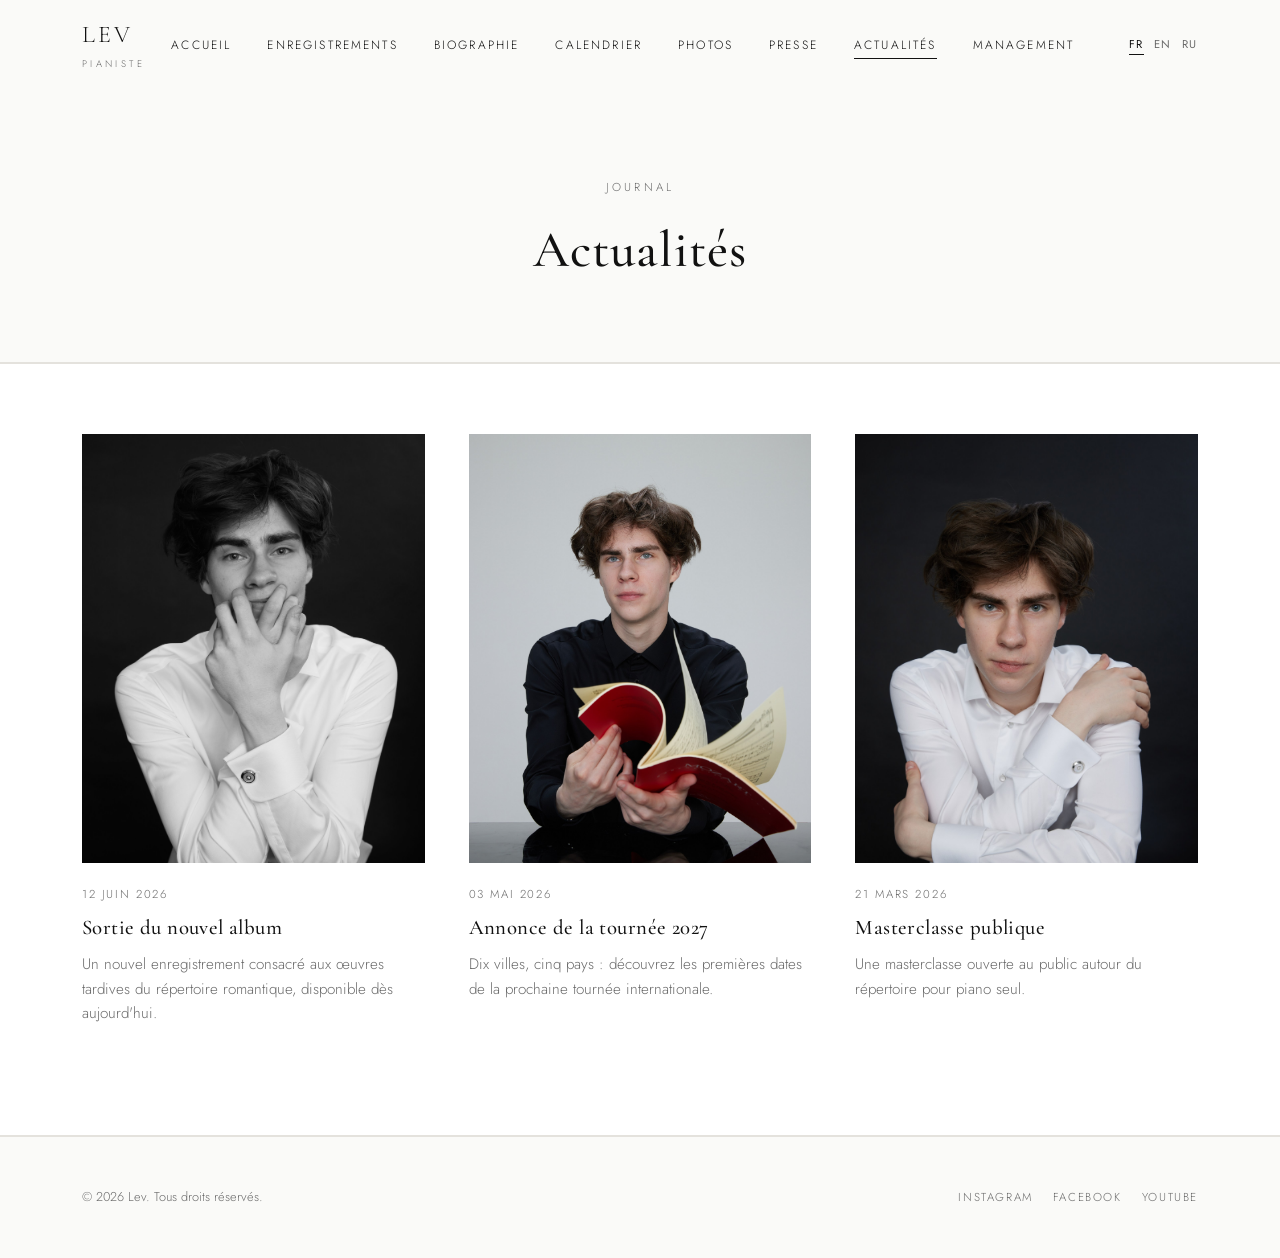
==== actualites.html @ 1859d419 "Applique les retours de la premiere revue du site - Reordonne le menu : Enregistrements juste apres " ====
<!DOCTYPE html>
<html lang="fr">
<head>
<meta charset="UTF-8">
<meta name="viewport" content="width=device-width, initial-scale=1.0">
<title>Actualités — Lev</title>
<link rel="preconnect" href="https://fonts.googleapis.com">
<link href="https://fonts.googleapis.com/css2?family=Cormorant+Garamond:wght@400;500;600&family=Jost:wght@300;400;500&display=swap" rel="stylesheet">
<link rel="stylesheet" href="css/style.css">
</head>
<body data-page="news">

<header class="site-header">
  <div class="container nav-wrap">
    <a href="index.html" class="logo">Lev<span data-i18n="logo.tagline">Pianiste</span></a>
    <nav class="main-nav">
      <ul>
        <li><a href="index.html" data-i18n="nav.home">Accueil</a></li>
        <li><a href="enregistrements.html" data-i18n="nav.recordings">Enregistrements</a></li>
        <li><a href="biographie.html" data-i18n="nav.bio">Biographie</a></li>
        <li><a href="calendrier.html" data-i18n="nav.calendar">Calendrier</a></li>
        <li><a href="photos.html" data-i18n="nav.photos">Photos</a></li>
        <li><a href="presse.html" data-i18n="nav.press">Presse</a></li>
        <li><a href="actualites.html" class="active" data-i18n="nav.news">Actualités</a></li>
        <li><a href="contact.html" data-i18n="nav.contact">Management</a></li>
      </ul>
    </nav>
    <div class="lang-switch">
      <button type="button" data-lang="fr">FR</button>
      <button type="button" data-lang="en">EN</button>
      <button type="button" data-lang="ru">RU</button>
    </div>
    <button class="nav-toggle" aria-label="Ouvrir le menu" data-i18n-aria-label="aria.openMenu">
      <span></span><span></span><span></span>
    </button>
  </div>
</header>

<section class="page-hero">
  <div class="container">
    <p class="eyebrow" data-i18n="news.eyebrow">Journal</p>
    <h1 data-i18n="news.title">Actualités</h1>
  </div>
</section>

<section class="bg-alt" style="padding-top:70px;">
  <div class="container cards">
    <div class="card">
      <div class="visual" style="background-image:url('images/gallery/IMG_5611.JPG');"></div>
      <p class="date" data-i18n="news.item1.date">12 Juin 2026</p>
      <h3 data-i18n="news.item1.title">Sortie du nouvel album</h3>
      <p data-i18n="news.item1.text">Un nouvel enregistrement consacré aux œuvres tardives du répertoire romantique, disponible dès aujourd'hui.</p>
    </div>
    <div class="card">
      <div class="visual" style="background-image:url('images/gallery/IMG_5604.JPG');"></div>
      <p class="date" data-i18n="news.item2.date">03 Mai 2026</p>
      <h3 data-i18n="news.item2.title">Annonce de la tournée 2027</h3>
      <p data-i18n="news.item2.text">Dix villes, cinq pays : découvrez les premières dates de la prochaine tournée internationale.</p>
    </div>
    <div class="card">
      <div class="visual" style="background-image:url('images/gallery/IMG_5612.JPG');"></div>
      <p class="date" data-i18n="news.item3.date">21 Mars 2026</p>
      <h3 data-i18n="news.item3.title">Masterclasse publique</h3>
      <p data-i18n="news.item3.text">Une masterclasse ouverte au public autour du répertoire pour piano seul.</p>
    </div>
  </div>
</section>

<footer class="site-footer">
  <div class="container footer-wrap">
    <p class="copyright" data-i18n="footer.copyright">&copy; 2026 Lev. Tous droits réservés.</p>
    <div class="socials">
      <a href="#">Instagram</a>
      <a href="#">Facebook</a>
      <a href="#">YouTube</a>
    </div>
  </div>
</footer>

<script src="js/i18n.js"></script>
<script src="js/main.js"></script>
</body>
</html>
---- css/style.css ----
/* ==========================================================================
   Variables & reset
   ========================================================================== */
:root {
  --black: #111111;
  --white: #ffffff;
  --grey: #6b6b6b;
  --grey-light: #e4e2dd;
  --bg: #fafaf8;
  --serif: "Cormorant Garamond", "Times New Roman", serif;
  --sans: "Jost", "Helvetica Neue", Arial, sans-serif;
  --nav-height: 88px;
}

* { box-sizing: border-box; margin: 0; padding: 0; }

html { scroll-behavior: smooth; }

body {
  font-family: var(--sans);
  color: var(--black);
  background: var(--bg);
  line-height: 1.6;
  font-weight: 300;
  -webkit-font-smoothing: antialiased;
}

img { max-width: 100%; display: block; }

a { color: inherit; text-decoration: none; }

h1, h2, h3, h4 {
  font-family: var(--serif);
  font-weight: 500;
  letter-spacing: 0.02em;
}

.eyebrow {
  font-family: var(--sans);
  font-size: 0.72rem;
  letter-spacing: 0.28em;
  text-transform: uppercase;
  color: var(--grey);
}

.container {
  max-width: 1180px;
  margin: 0 auto;
  padding: 0 32px;
}

/* ==========================================================================
   Header / Navigation
   ========================================================================== */
.site-header {
  position: fixed;
  top: 0;
  left: 0;
  width: 100%;
  z-index: 1000;
  background: rgba(250, 250, 248, 0.92);
  backdrop-filter: blur(6px);
  border-bottom: 1px solid transparent;
  transition: border-color 0.3s ease, background 0.3s ease;
}

.site-header.is-scrolled {
  border-bottom-color: var(--grey-light);
}

.nav-wrap {
  height: var(--nav-height);
  display: flex;
  align-items: center;
  justify-content: space-between;
}

.logo {
  font-family: var(--serif);
  font-size: 1.5rem;
  letter-spacing: 0.12em;
  text-transform: uppercase;
}

.logo span {
  display: block;
  font-family: var(--sans);
  font-size: 0.6rem;
  letter-spacing: 0.35em;
  color: var(--grey);
  margin-top: 2px;
}

.main-nav ul {
  display: flex;
  gap: 36px;
  list-style: none;
}

.main-nav a {
  font-size: 0.75rem;
  letter-spacing: 0.18em;
  text-transform: uppercase;
  padding-bottom: 4px;
  border-bottom: 1px solid transparent;
  transition: border-color 0.25s ease, opacity 0.25s ease;
}

.main-nav a:hover,
.main-nav a.active {
  border-bottom-color: var(--black);
}

.lang-switch {
  display: flex;
  align-items: center;
  gap: 10px;
  margin-left: 28px;
}

.lang-switch button {
  background: none;
  border: none;
  cursor: pointer;
  font-family: var(--sans);
  font-size: 0.7rem;
  letter-spacing: 0.14em;
  color: var(--grey);
  padding: 2px 0;
  border-bottom: 1px solid transparent;
}

.lang-switch button:hover { color: var(--black); }

.lang-switch button.active {
  color: var(--black);
  border-bottom-color: var(--black);
}

.nav-toggle {
  display: none;
  flex-direction: column;
  gap: 5px;
  background: none;
  border: none;
  cursor: pointer;
  padding: 8px;
}

.nav-toggle span {
  width: 24px;
  height: 1px;
  background: var(--black);
}

/* ==========================================================================
   Hero
   ========================================================================== */
.hero {
  height: 100vh;
  min-height: 560px;
  position: relative;
  display: flex;
  align-items: flex-end;
  background:
    linear-gradient(180deg, rgba(17,17,17,0.15) 0%, rgba(17,17,17,0.55) 100%),
    url("../images/hero.svg") center 15%/cover no-repeat;
  background-color: #1c1c1c;
}

@media (max-width: 760px) {
  .hero {
    height: 85vh;
    background-position: center 6%;
  }
}

.hero-content {
  color: var(--white);
  padding: 0 32px 90px;
  width: 100%;
}

.hero-content .eyebrow { color: rgba(255,255,255,0.75); }

.hero-content h1 {
  font-size: clamp(2.6rem, 6vw, 5rem);
  color: var(--white);
  margin: 14px 0 18px;
  line-height: 1.05;
}

.hero-content p {
  max-width: 460px;
  font-weight: 300;
  color: rgba(255,255,255,0.85);
}

.scroll-cue {
  position: absolute;
  bottom: 28px;
  right: 32px;
  color: var(--white);
  font-size: 0.7rem;
  letter-spacing: 0.3em;
  text-transform: uppercase;
  writing-mode: vertical-rl;
  opacity: 0.75;
}

/* ==========================================================================
   Sections
   ========================================================================== */
section {
  padding: 110px 0;
}

.section-head {
  text-align: center;
  margin-bottom: 56px;
}

.section-head h2 {
  font-size: clamp(1.9rem, 3vw, 2.6rem);
  margin-top: 10px;
}

.rule {
  width: 48px;
  height: 1px;
  background: var(--black);
  margin: 22px auto 0;
}

/* Announcement / split block */
.split {
  display: grid;
  grid-template-columns: 1fr 1fr;
  gap: 70px;
  align-items: center;
}

.split img { width: 100%; }

.split .eyebrow { margin-bottom: 14px; }

.split h2 { font-size: clamp(1.8rem, 3vw, 2.4rem); margin-bottom: 18px; }

.split p { color: var(--grey); margin-bottom: 26px; max-width: 480px; }

.btn {
  display: inline-block;
  font-size: 0.72rem;
  letter-spacing: 0.22em;
  text-transform: uppercase;
  padding: 14px 30px;
  border: 1px solid var(--black);
  transition: background 0.25s ease, color 0.25s ease;
}

.btn:hover { background: var(--black); color: var(--white); }

.split.reverse { grid-template-columns: 1fr 1fr; }
.split.reverse .visual { order: 2; }
.split.reverse .text { order: 1; }

/* Highlights / cards */
.bg-alt { background: var(--white); border-top: 1px solid var(--grey-light); border-bottom: 1px solid var(--grey-light); }

.cards {
  display: grid;
  grid-template-columns: repeat(3, 1fr);
  gap: 44px;
}

.card .visual {
  aspect-ratio: 4 / 5;
  background: var(--grey-light) url("../images/placeholder.svg") center 12%/cover no-repeat;
  margin-bottom: 22px;
}

.card .visual.landscape {
  aspect-ratio: 2 / 1;
  background-position: center 4%;
}

.card .date {
  font-size: 0.72rem;
  letter-spacing: 0.16em;
  text-transform: uppercase;
  color: var(--grey);
  margin-bottom: 8px;
}

.card h3 { font-size: 1.3rem; margin-bottom: 8px; }

.card p { color: var(--grey); font-size: 0.95rem; }

/* Event list (calendar-style) */
.event-list { border-top: 1px solid var(--grey-light); }

.event-row {
  display: grid;
  grid-template-columns: 140px 1fr auto;
  gap: 28px;
  align-items: center;
  padding: 30px 0;
  border-bottom: 1px solid var(--grey-light);
}

.event-row .date {
  font-family: var(--serif);
  font-size: 1.15rem;
}

.event-row .place { color: var(--grey); font-size: 0.9rem; margin-top: 4px; }

.event-row h3 { font-size: 1.25rem; }

/* Newsletter */
.newsletter {
  background: var(--black);
  color: var(--white);
  text-align: center;
}

.newsletter h2 { color: var(--white); }

.newsletter p { color: rgba(255,255,255,0.7); margin: 16px 0 34px; }

.newsletter-form {
  display: flex;
  max-width: 420px;
  margin: 0 auto;
  border-bottom: 1px solid rgba(255,255,255,0.4);
}

.newsletter-form input {
  flex: 1;
  background: none;
  border: none;
  color: var(--white);
  font-family: var(--sans);
  font-size: 0.9rem;
  padding: 12px 4px;
}

.newsletter-form input::placeholder { color: rgba(255,255,255,0.5); }

.newsletter-form button {
  background: none;
  border: none;
  color: var(--white);
  font-size: 0.72rem;
  letter-spacing: 0.2em;
  text-transform: uppercase;
  cursor: pointer;
}

/* ==========================================================================
   Page header (interior pages)
   ========================================================================== */
.page-hero {
  padding: calc(var(--nav-height) + 90px) 0 70px;
  text-align: center;
  border-bottom: 1px solid var(--grey-light);
}

.page-hero .eyebrow { justify-content: center; display: flex; }

.page-hero h1 { font-size: clamp(2.2rem, 4vw, 3.2rem); margin-top: 14px; }

/* Biography */
.bio-layout {
  display: grid;
  grid-template-columns: 380px 1fr;
  gap: 80px;
}

.bio-layout .portrait { position: sticky; top: calc(var(--nav-height) + 40px); }

.bio-layout .portrait img {
  aspect-ratio: 3/4;
  object-fit: cover;
  object-position: center 15%;
  background: var(--grey-light) url("../images/placeholder.svg") center/cover no-repeat;
}

.bio-text h3 {
  font-size: 1.6rem;
  margin: 40px 0 16px;
}

.bio-text h3:first-child { margin-top: 0; }

.sec-num {
  font-family: var(--sans);
  font-size: 0.72rem;
  letter-spacing: 0.14em;
  color: var(--grey);
  margin-right: 12px;
  vertical-align: middle;
}

/* Stats strip */
.bio-stats {
  display: grid;
  grid-template-columns: repeat(4, 1fr);
  border-top: 1px solid var(--grey-light);
  border-bottom: 1px solid var(--grey-light);
}

.bio-stats div {
  padding: 30px 16px;
  text-align: center;
  border-left: 1px solid var(--grey-light);
}

.bio-stats div:first-child { border-left: none; }

.bio-stats .num {
  display: block;
  font-family: var(--serif);
  font-size: 2.1rem;
}

.bio-stats .label {
  display: block;
  margin-top: 6px;
  font-size: 0.68rem;
  letter-spacing: 0.1em;
  text-transform: uppercase;
  color: var(--grey);
}

/* Full-width bio sections */
.bio-section h3 {
  font-size: 1.6rem;
  margin-bottom: 18px;
}

.bio-section > p {
  color: var(--grey);
  max-width: 720px;
  margin-bottom: 14px;
}

/* Prize grid */
.prize-grid {
  display: grid;
  grid-template-columns: repeat(2, 1fr);
  gap: 1px;
  background: var(--grey-light);
  margin-top: 30px;
  border-top: 1px solid var(--grey-light);
}

.prize-card {
  background: var(--bg);
  padding: 22px 26px;
  display: flex;
  gap: 18px;
  align-items: baseline;
}

.prize-card .year {
  font-family: var(--serif);
  font-size: 1.3rem;
  white-space: nowrap;
  flex-shrink: 0;
}

.prize-card p {
  color: var(--grey);
  font-size: 0.92rem;
  margin: 0;
}

.concert-photo-single {
  width: 100%;
  aspect-ratio: 1.4 / 1;
  object-fit: cover;
  object-position: 62% center;
  margin-top: 30px;
  display: block;
}

/* Venue columns */
.venue-columns {
  list-style: none;
  columns: 2;
  column-gap: 40px;
  margin-top: 24px;
  max-width: 900px;
}

.venue-columns li {
  color: var(--grey);
  font-size: 0.92rem;
  padding: 12px 0;
  border-top: 1px solid var(--grey-light);
  break-inside: avoid;
}

@media (max-width: 700px) {
  .bio-stats { grid-template-columns: repeat(2, 1fr); }
  .bio-stats div:nth-child(3) { border-left: none; }
  .prize-grid { grid-template-columns: 1fr; }
  .venue-columns { columns: 1; }
}

.bio-text .bio-photo {
  width: 100%;
  max-width: 560px;
  margin: 12px 0 36px;
}

.bio-text ul {
  list-style: none;
  max-width: 640px;
  margin-bottom: 16px;
}

.bio-text ul li {
  color: var(--grey);
  padding: 10px 0 10px 20px;
  border-top: 1px solid var(--grey-light);
  position: relative;
  font-size: 0.97rem;
}

.bio-text ul li:last-child { border-bottom: 1px solid var(--grey-light); }

.bio-text ul li::before {
  content: "";
  position: absolute;
  left: 0;
  top: 20px;
  width: 6px;
  height: 1px;
  background: var(--black);
}

.bio-text p { color: var(--grey); margin-bottom: 16px; max-width: 640px; }

/* Press */
.press-list { border-top: 1px solid var(--grey-light); }

.press-item {
  padding: 40px 0;
  border-bottom: 1px solid var(--grey-light);
}

.press-item .source {
  font-size: 0.72rem;
  letter-spacing: 0.16em;
  text-transform: uppercase;
  color: var(--grey);
  margin-bottom: 12px;
}

.press-item blockquote {
  font-family: var(--serif);
  font-size: 1.5rem;
  line-height: 1.4;
  font-style: italic;
  margin-bottom: 14px;
}

/* Recordings */
.rec-grid {
  display: grid;
  grid-template-columns: repeat(2, 1fr);
  gap: 50px;
}

.rec-item .visual {
  aspect-ratio: 1/1;
  background: var(--grey-light) url("../images/placeholder.svg") center 12%/cover no-repeat;
  margin-bottom: 18px;
}

/* Video grid (YouTube embeds) */
.video-grid {
  display: grid;
  grid-template-columns: repeat(3, 1fr);
  gap: 30px;
}

.video-grid .frame {
  position: relative;
  aspect-ratio: 16/9;
  background: #000;
}

.video-grid iframe {
  position: absolute;
  inset: 0;
  width: 100%;
  height: 100%;
  border: 0;
}

.video-grid .expand-btn {
  position: absolute;
  top: 10px;
  right: 10px;
  width: 36px;
  height: 36px;
  background: rgba(0,0,0,0.6);
  border: none;
  cursor: pointer;
  z-index: 2;
  display: flex;
  align-items: center;
  justify-content: center;
  opacity: 0;
  transition: opacity 0.2s ease, background 0.2s ease;
}

.video-grid .frame:hover .expand-btn,
.video-grid .expand-btn:focus-visible {
  opacity: 1;
}

.video-grid .expand-btn:hover { background: rgba(0,0,0,0.85); }

.video-grid .expand-btn svg {
  width: 15px;
  height: 15px;
  fill: none;
  stroke: #fff;
  stroke-width: 1.6;
}

@media (max-width: 900px) {
  .video-grid { grid-template-columns: 1fr; }
  .video-grid .expand-btn { opacity: 1; }
}

/* Video lightbox modal */
.video-modal {
  position: fixed;
  inset: 0;
  background: rgba(10,10,10,0.94);
  z-index: 3000;
  display: none;
  align-items: center;
  justify-content: center;
  padding: 70px 24px 24px;
}

.video-modal.is-open { display: flex; }

.video-modal-inner {
  width: 100%;
  max-width: 1100px;
}

.video-modal-frame {
  position: relative;
  aspect-ratio: 16/9;
  background: #000;
}

.video-modal-frame iframe {
  position: absolute;
  inset: 0;
  width: 100%;
  height: 100%;
  border: 0;
}

.video-modal-close {
  position: fixed;
  top: 22px;
  right: 28px;
  background: none;
  border: none;
  color: #fff;
  font-size: 2rem;
  line-height: 1;
  cursor: pointer;
  font-family: var(--sans);
  font-weight: 300;
}

/* Gallery grid */
.gallery-grid {
  display: grid;
  grid-template-columns: repeat(6, 1fr);
  gap: 6px;
}

.gallery-grid a {
  display: block;
  aspect-ratio: 1/1;
  overflow: hidden;
}

.gallery-grid img {
  width: 100%;
  height: 100%;
  object-fit: cover;
  object-position: center 15%;
  transition: transform 0.4s ease;
}

.gallery-grid a:hover img { transform: scale(1.06); }

@media (max-width: 760px) {
  .gallery-grid { grid-template-columns: repeat(3, 1fr); }
}

/* Press kit grid */
.presskit-grid {
  display: grid;
  grid-template-columns: repeat(3, 1fr);
  gap: 1px;
  background: var(--grey-light);
  border-top: 1px solid var(--grey-light);
  margin-top: 10px;
}

.presskit-item {
  background: var(--bg);
  padding: 28px 24px;
  display: flex;
  align-items: center;
  justify-content: space-between;
  transition: background 0.2s ease;
}

.presskit-item:hover { background: var(--white); }

.presskit-item .label {
  font-size: 0.95rem;
  letter-spacing: 0.02em;
}

.presskit-item .arrow {
  color: var(--grey);
  margin-left: 12px;
  flex-shrink: 0;
}

@media (max-width: 900px) {
  .presskit-grid { grid-template-columns: repeat(2, 1fr); }
}

@media (max-width: 600px) {
  .presskit-grid { grid-template-columns: 1fr; }
}

/* Concert photo grid */
.concert-grid {
  display: grid;
  grid-template-columns: repeat(3, 1fr);
  gap: 16px;
  margin-top: 30px;
  max-width: 1000px;
}

.concert-grid a {
  display: block;
  aspect-ratio: 3/4;
  overflow: hidden;
  background: var(--grey-light);
}

.concert-grid img {
  width: 100%;
  height: 100%;
  object-fit: cover;
  transition: transform 0.4s ease;
}

.concert-grid a:hover img { transform: scale(1.05); }

@media (max-width: 700px) {
  .concert-grid { grid-template-columns: repeat(2, 1fr); }
}

.rec-item .label { color: var(--grey); font-size: 0.85rem; margin-bottom: 6px; }

.rec-item h3 { font-size: 1.3rem; }

/* Contact / Management */
.contact-grid {
  display: grid;
  grid-template-columns: 1fr 1fr;
  gap: 80px;
}

.contact-block h3 {
  font-size: 1.1rem;
  margin-bottom: 10px;
  text-transform: uppercase;
  letter-spacing: 0.08em;
}

.contact-block p { color: var(--grey); margin-bottom: 30px; }

.contact-block a.email { border-bottom: 1px solid var(--black); }

.contact-form label {
  display: block;
  font-size: 0.72rem;
  letter-spacing: 0.14em;
  text-transform: uppercase;
  color: var(--grey);
  margin-bottom: 8px;
}

.contact-form .field { margin-bottom: 24px; }

.contact-form input,
.contact-form textarea {
  width: 100%;
  border: none;
  border-bottom: 1px solid var(--grey-light);
  background: none;
  font-family: var(--sans);
  font-size: 0.95rem;
  padding: 10px 2px;
}

.contact-form input:focus,
.contact-form textarea:focus { outline: none; border-bottom-color: var(--black); }

/* ==========================================================================
   Footer
   ========================================================================== */
.site-footer {
  padding: 50px 0;
  border-top: 1px solid var(--grey-light);
}

.footer-wrap {
  display: flex;
  justify-content: space-between;
  align-items: center;
  flex-wrap: wrap;
  gap: 20px;
}

.footer-wrap .copyright { font-size: 0.8rem; color: var(--grey); }

.socials { display: flex; gap: 20px; }

.socials a {
  font-size: 0.72rem;
  letter-spacing: 0.14em;
  text-transform: uppercase;
  color: var(--grey);
}

.socials a:hover { color: var(--black); }

/* ==========================================================================
   Responsive
   ========================================================================== */
@media (max-width: 900px) {
  .split, .contact-grid { grid-template-columns: 1fr; gap: 40px; }
  .split.reverse .visual { order: 1; }
  .split.reverse .text { order: 2; }
  .cards { grid-template-columns: 1fr; }
  .rec-grid { grid-template-columns: 1fr; }
  .bio-layout { grid-template-columns: 1fr; }
  .bio-layout .portrait { position: static; max-width: 320px; }
}

@media (max-width: 760px) {
  .main-nav {
    position: fixed;
    top: var(--nav-height);
    left: 0;
    width: 100%;
    height: calc(100vh - var(--nav-height));
    background: var(--bg);
    transform: translateX(100%);
    transition: transform 0.3s ease;
  }
  .main-nav.is-open { transform: translateX(0); }
  .main-nav ul {
    flex-direction: column;
    gap: 0;
    padding: 20px 32px;
  }
  .main-nav li { border-bottom: 1px solid var(--grey-light); }
  .main-nav a { display: block; padding: 18px 0; }
  .nav-toggle { display: flex; }
  .event-row { grid-template-columns: 1fr; gap: 8px; }
  .lang-switch { margin-left: 14px; gap: 8px; }
}
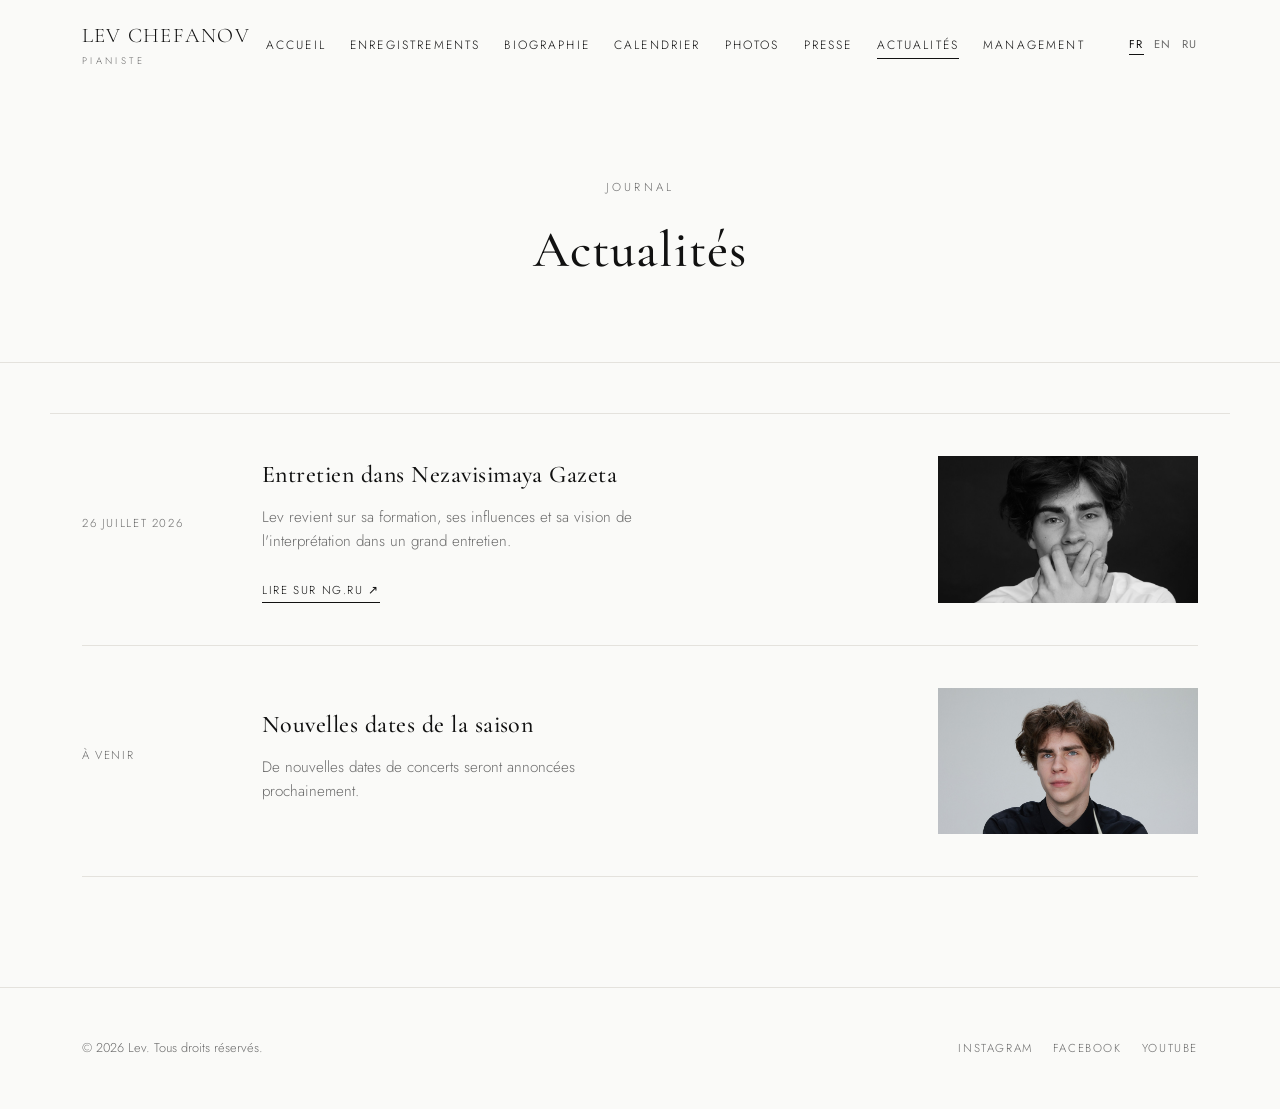
==== commit 15f7aeca: "Ajoute liens Instagram et YouTube, actualites presse et logo mis a jour Co-Authored-By: Claude Sonne" ====
--- a/actualites.html
+++ b/actualites.html
@@ -12,7 +12,7 @@
 
 <header class="site-header">
   <div class="container nav-wrap">
-    <a href="index.html" class="logo">Lev<span data-i18n="logo.tagline">Pianiste</span></a>
+    <a href="index.html" class="logo">Lev Chefanov<span data-i18n="logo.tagline">Pianiste</span></a>
     <nav class="main-nav">
       <ul>
         <li><a href="index.html" data-i18n="nav.home">Accueil</a></li>
@@ -43,25 +43,24 @@
   </div>
 </section>
 
-<section class="bg-alt" style="padding-top:70px;">
-  <div class="container cards">
-    <div class="card">
+<section style="padding-top:50px;">
+  <div class="container news-list">
+    <div class="news-row">
+      <p class="date" data-i18n="news.item1.date">26 Juillet 2026</p>
+      <div>
+        <h3 data-i18n="news.item1.title">Entretien dans Nezavisimaya Gazeta</h3>
+        <p data-i18n="news.item1.text">Lev revient sur sa formation, ses influences et sa vision de l'interprétation dans un grand entretien.</p>
+        <a class="card-link" href="https://www.ng.ru/culture/2026-07-26/7_9545_lev.html" target="_blank" rel="noopener" data-i18n="news.item1.link">Lire sur ng.ru ↗</a>
+      </div>
       <div class="visual" style="background-image:url('images/gallery/IMG_5611.JPG');"></div>
-      <p class="date" data-i18n="news.item1.date">12 Juin 2026</p>
-      <h3 data-i18n="news.item1.title">Sortie du nouvel album</h3>
-      <p data-i18n="news.item1.text">Un nouvel enregistrement consacré aux œuvres tardives du répertoire romantique, disponible dès aujourd'hui.</p>
     </div>
-    <div class="card">
+    <div class="news-row">
+      <p class="date" data-i18n="news.item2.date">À venir</p>
+      <div>
+        <h3 data-i18n="news.item2.title">Nouvelles dates de la saison</h3>
+        <p data-i18n="news.item2.text">De nouvelles dates de concerts seront annoncées prochainement.</p>
+      </div>
       <div class="visual" style="background-image:url('images/gallery/IMG_5604.JPG');"></div>
-      <p class="date" data-i18n="news.item2.date">03 Mai 2026</p>
-      <h3 data-i18n="news.item2.title">Annonce de la tournée 2027</h3>
-      <p data-i18n="news.item2.text">Dix villes, cinq pays : découvrez les premières dates de la prochaine tournée internationale.</p>
-    </div>
-    <div class="card">
-      <div class="visual" style="background-image:url('images/gallery/IMG_5612.JPG');"></div>
-      <p class="date" data-i18n="news.item3.date">21 Mars 2026</p>
-      <h3 data-i18n="news.item3.title">Masterclasse publique</h3>
-      <p data-i18n="news.item3.text">Une masterclasse ouverte au public autour du répertoire pour piano seul.</p>
     </div>
   </div>
 </section>
@@ -70,9 +69,9 @@
   <div class="container footer-wrap">
     <p class="copyright" data-i18n="footer.copyright">&copy; 2026 Lev. Tous droits réservés.</p>
     <div class="socials">
-      <a href="#">Instagram</a>
+      <a href="https://www.instagram.com/levchefanov/" target="_blank" rel="noopener">Instagram</a>
       <a href="#">Facebook</a>
-      <a href="#">YouTube</a>
+      <a href="https://www.youtube.com/@Chefanov" target="_blank" rel="noopener">YouTube</a>
     </div>
   </div>
 </footer>
--- a/css/style.css
+++ b/css/style.css
@@ -77,9 +77,11 @@
 
 .logo {
   font-family: var(--serif);
-  font-size: 1.5rem;
-  letter-spacing: 0.12em;
-  text-transform: uppercase;
+  font-size: 1.3rem;
+  letter-spacing: 0.06em;
+  text-transform: uppercase;
+  white-space: nowrap;
+  flex-shrink: 0;
 }
 
 .logo span {
@@ -93,7 +95,7 @@
 
 .main-nav ul {
   display: flex;
-  gap: 36px;
+  gap: 24px;
   list-style: none;
 }
 
@@ -296,6 +298,18 @@
 
 .card p { color: var(--grey); font-size: 0.95rem; }
 
+.card-link {
+  display: inline-block;
+  margin-top: 16px;
+  font-size: 0.72rem;
+  letter-spacing: 0.14em;
+  text-transform: uppercase;
+  border-bottom: 1px solid var(--black);
+  padding-bottom: 2px;
+}
+
+.card-link:hover { opacity: 0.6; }
+
 /* Event list (calendar-style) */
 .event-list { border-top: 1px solid var(--grey-light); }
 
@@ -316,6 +330,45 @@
 .event-row .place { color: var(--grey); font-size: 0.9rem; margin-top: 4px; }
 
 .event-row h3 { font-size: 1.25rem; }
+
+/* News list (editorial) */
+.news-list { border-top: 1px solid var(--grey-light); }
+
+.news-row {
+  display: grid;
+  grid-template-columns: 140px 1fr 260px;
+  gap: 40px;
+  align-items: center;
+  padding: 42px 0;
+  border-bottom: 1px solid var(--grey-light);
+}
+
+.news-row .date {
+  font-size: 0.72rem;
+  letter-spacing: 0.14em;
+  text-transform: uppercase;
+  color: var(--grey);
+}
+
+.news-row h3 { font-size: 1.5rem; margin-bottom: 10px; }
+
+.news-row p { color: var(--grey); font-size: 0.95rem; margin-bottom: 12px; max-width: 46ch; }
+
+.news-row .visual {
+  aspect-ratio: 16/9;
+  background-size: cover;
+  background-position: center 15%;
+  background-color: var(--grey-light);
+}
+
+@media (max-width: 800px) {
+  .news-row {
+    grid-template-columns: 1fr;
+    gap: 16px;
+    padding: 30px 0;
+  }
+  .news-row .visual { order: -1; aspect-ratio: 16/9; }
+}
 
 /* Newsletter */
 .newsletter {
@@ -572,6 +625,18 @@
   display: grid;
   grid-template-columns: repeat(2, 1fr);
   gap: 50px;
+}
+
+.rec-single {
+  max-width: 320px;
+  margin: 0 auto;
+  text-align: center;
+}
+
+.rec-single .visual {
+  aspect-ratio: 1/1;
+  background: var(--grey-light);
+  margin-bottom: 18px;
 }
 
 .rec-item .visual {
@@ -636,6 +701,47 @@
 @media (max-width: 900px) {
   .video-grid { grid-template-columns: 1fr; }
   .video-grid .expand-btn { opacity: 1; }
+}
+
+/* Photo lightbox */
+.gallery-grid a.photo-link,
+.photo-link {
+  cursor: zoom-in;
+}
+
+.photo-modal {
+  position: fixed;
+  inset: 0;
+  background: rgba(10,10,10,0.94);
+  z-index: 3000;
+  display: none;
+  align-items: center;
+  justify-content: center;
+  padding: 70px 24px 24px;
+}
+
+.photo-modal.is-open { display: flex; }
+
+.photo-modal img {
+  max-width: 100%;
+  max-height: 100%;
+  object-fit: contain;
+  display: block;
+}
+
+.photo-modal-close {
+  position: fixed;
+  top: 22px;
+  right: 28px;
+  background: none;
+  border: none;
+  color: #fff;
+  font-size: 2rem;
+  line-height: 1;
+  cursor: pointer;
+  font-family: var(--sans);
+  font-weight: 300;
+  z-index: 3001;
 }
 
 /* Video lightbox modal */
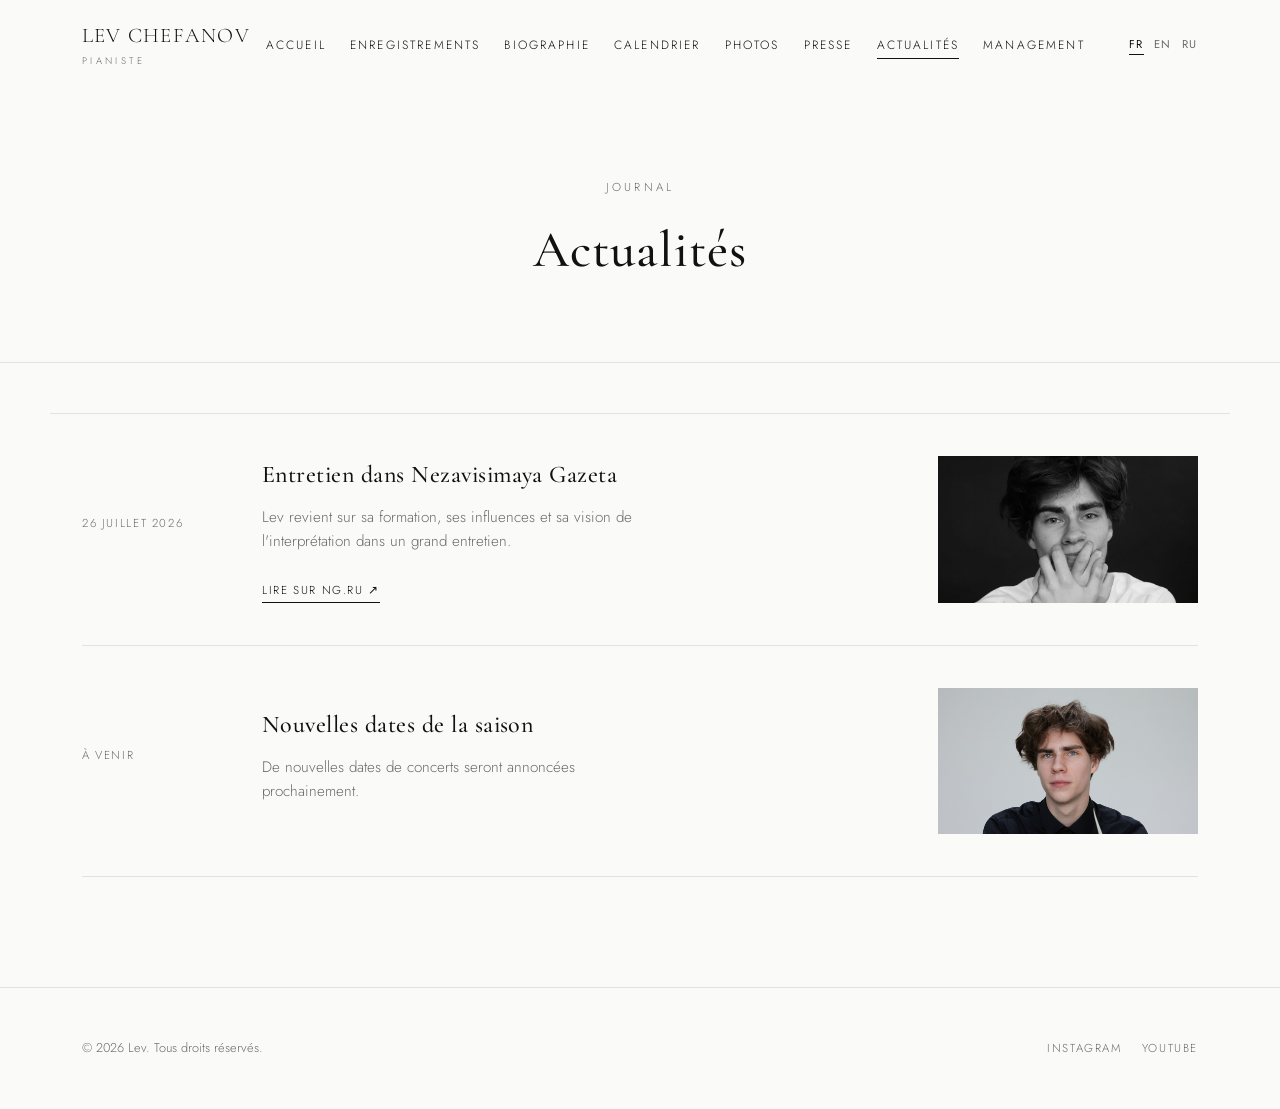
==== commit 63962bf3: "Retire Facebook, corrige le titre video, allege la bio et la galerie photo Co-Authored-By: Claude So" ====
--- a/actualites.html
+++ b/actualites.html
@@ -70,7 +70,6 @@
     <p class="copyright" data-i18n="footer.copyright">&copy; 2026 Lev. Tous droits réservés.</p>
     <div class="socials">
       <a href="https://www.instagram.com/levchefanov/" target="_blank" rel="noopener">Instagram</a>
-      <a href="#">Facebook</a>
       <a href="https://www.youtube.com/@Chefanov" target="_blank" rel="noopener">YouTube</a>
     </div>
   </div>
--- a/css/style.css
+++ b/css/style.css
@@ -242,7 +242,7 @@
   align-items: center;
 }
 
-.split img { width: 100%; }
+.split img { width: 100%; aspect-ratio: 4 / 5; object-fit: cover; }
 
 .split .eyebrow { margin-bottom: 14px; }
 
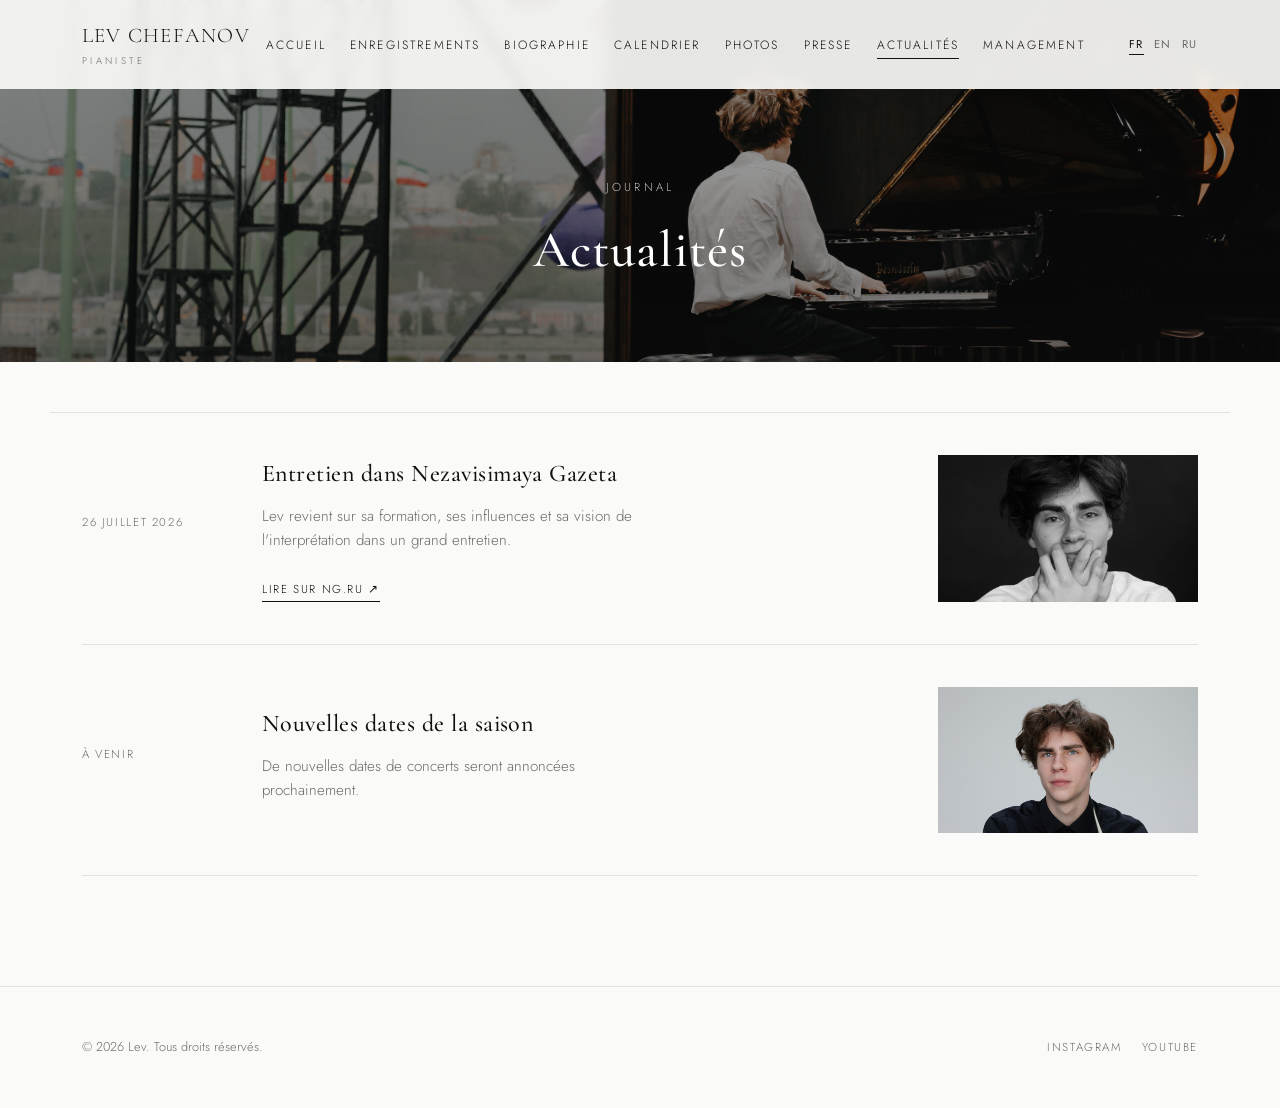
==== commit a8156570: "Nouvelles bannieres photo, galerie mise a jour avec la nouvelle seance, texte accueil Co-Authored-By" ====
--- a/actualites.html
+++ b/actualites.html
@@ -36,10 +36,10 @@
   </div>
 </header>
 
-<section class="page-hero">
+<section class="page-hero" style="background: linear-gradient(180deg, rgba(17,17,17,0.35) 0%, rgba(17,17,17,0.55) 100%), url('images/concert/IMG_6676.JPG') center 55%/cover no-repeat; border-bottom: none;">
   <div class="container">
-    <p class="eyebrow" data-i18n="news.eyebrow">Journal</p>
-    <h1 data-i18n="news.title">Actualités</h1>
+    <p class="eyebrow" data-i18n="news.eyebrow" style="color: rgba(255,255,255,0.75);">Journal</p>
+    <h1 data-i18n="news.title" style="color: #fff;">Actualités</h1>
   </div>
 </section>
 
@@ -75,7 +75,7 @@
   </div>
 </footer>
 
-<script src="js/i18n.js"></script>
+<script src="js/i18n.js?v=2"></script>
 <script src="js/main.js"></script>
 </body>
 </html>
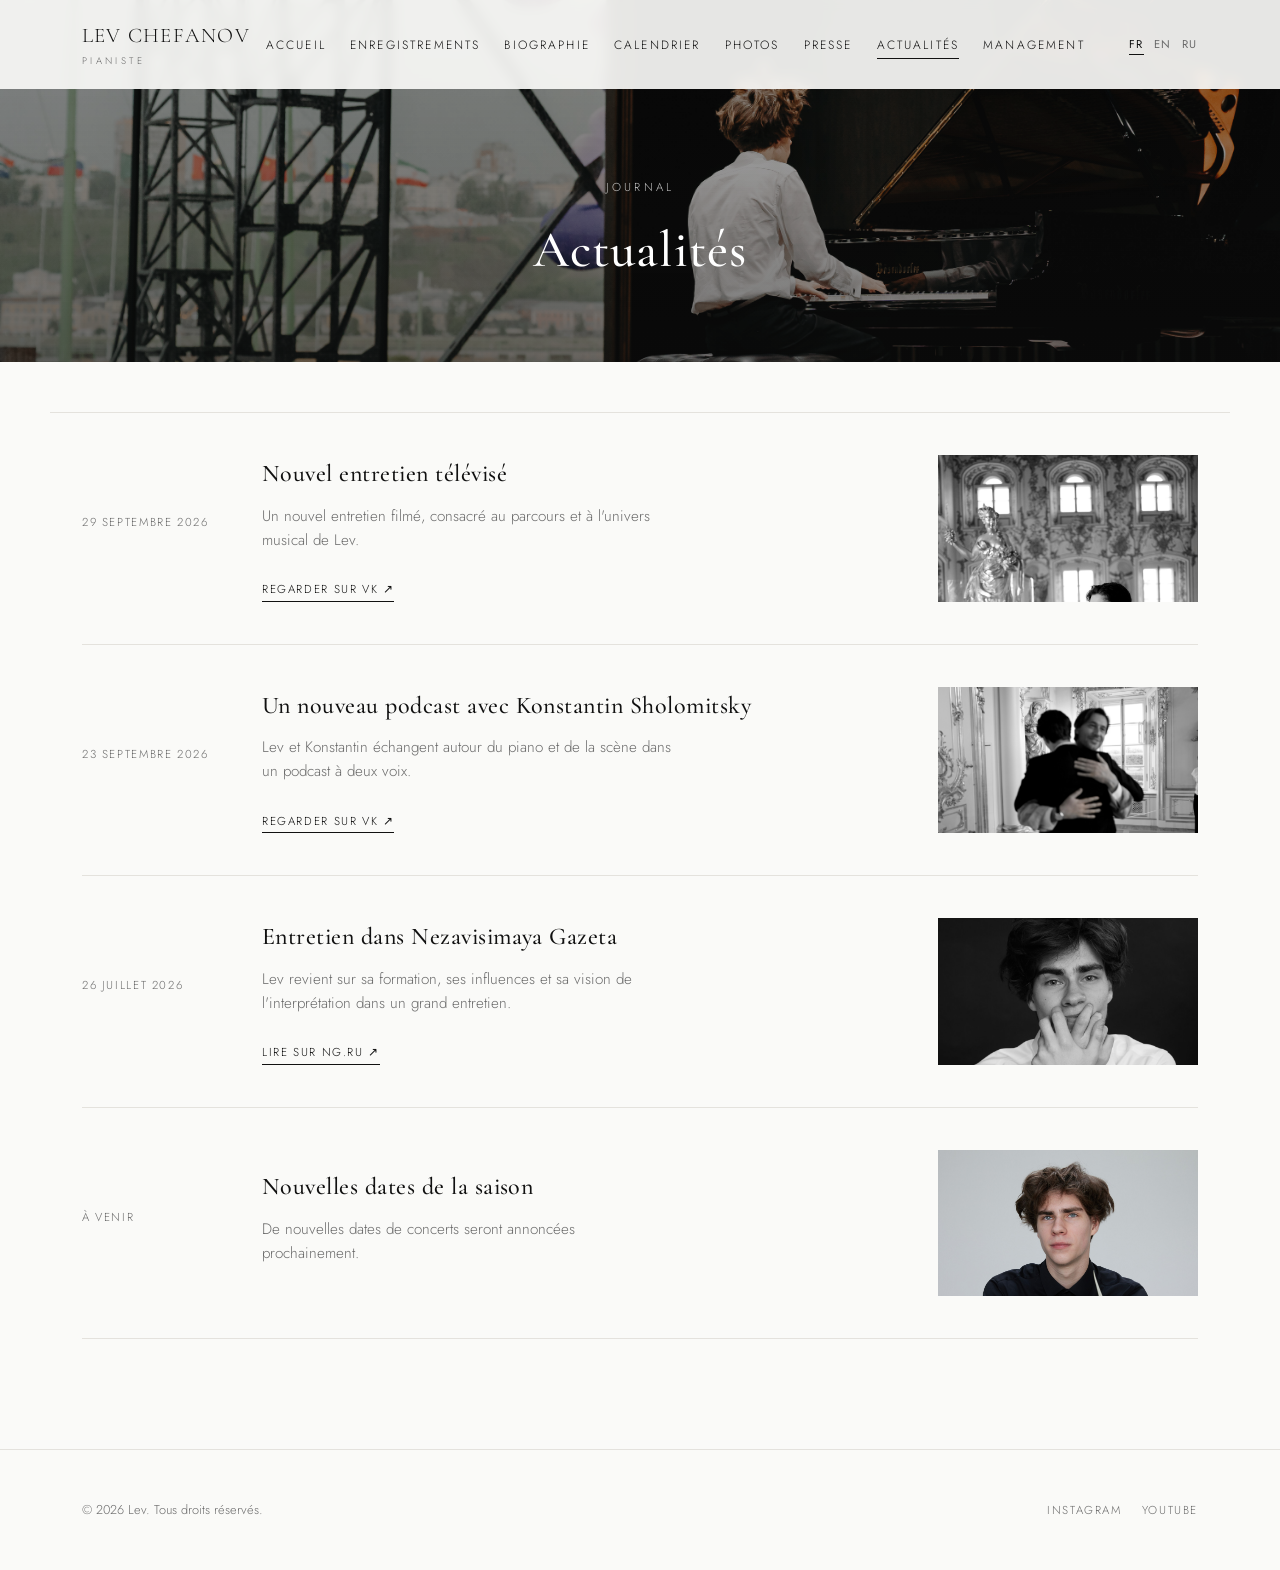
==== commit fd1732ab: "Ajoute le podcast et l entretien televise en presse/actualites, corrige le nom du pianiste du 22 nov" ====
--- a/actualites.html
+++ b/actualites.html
@@ -46,6 +46,24 @@
 <section style="padding-top:50px;">
   <div class="container news-list">
     <div class="news-row">
+      <p class="date" data-i18n="news.item4.date">29 Septembre 2026</p>
+      <div>
+        <h3 data-i18n="news.item4.title">Nouvel entretien télévisé</h3>
+        <p data-i18n="news.item4.text">Un nouvel entretien filmé, consacré au parcours et à l'univers musical de Lev.</p>
+        <a class="card-link" href="https://vkvideo.ru/video-29487103_456251125?t=58m4s" target="_blank" rel="noopener" data-i18n="news.item4.link">Regarder sur VK ↗</a>
+      </div>
+      <div class="visual" style="background-image:url('images/concert/IMG_6489.JPG');"></div>
+    </div>
+    <div class="news-row">
+      <p class="date" data-i18n="news.item3.date">23 Septembre 2026</p>
+      <div>
+        <h3 data-i18n="news.item3.title">Un nouveau podcast avec Konstantin Sholomitsky</h3>
+        <p data-i18n="news.item3.text">Lev et Konstantin échangent autour du piano et de la scène dans un podcast à deux voix.</p>
+        <a class="card-link" href="https://vkvideo.ru/video-36100537_456240743?list=ln-sFdHP32zgecCz24DzP" target="_blank" rel="noopener" data-i18n="news.item3.link">Regarder sur VK ↗</a>
+      </div>
+      <div class="visual" style="background-image:url('images/concert/IMG_6472.JPG');"></div>
+    </div>
+    <div class="news-row">
       <p class="date" data-i18n="news.item1.date">26 Juillet 2026</p>
       <div>
         <h3 data-i18n="news.item1.title">Entretien dans Nezavisimaya Gazeta</h3>
@@ -75,7 +93,7 @@
   </div>
 </footer>
 
-<script src="js/i18n.js?v=2"></script>
+<script src="js/i18n.js?v=3"></script>
 <script src="js/main.js"></script>
 </body>
 </html>
--- a/css/style.css
+++ b/css/style.css
@@ -311,25 +311,75 @@
 .card-link:hover { opacity: 0.6; }
 
 /* Event list (calendar-style) */
-.event-list { border-top: 1px solid var(--grey-light); }
+.event-list { border-top: none; }
+
+.calendar-subtitle {
+  text-align: center;
+  color: var(--grey);
+  font-size: 0.95rem;
+  margin-bottom: 10px;
+}
+
+.month-group {
+  font-size: 0.78rem;
+  letter-spacing: 0.14em;
+  text-transform: uppercase;
+  color: var(--grey);
+  margin: 44px 0 4px;
+  padding-top: 24px;
+  border-top: 1px solid var(--grey-light);
+}
+
+.month-group:first-child { margin-top: 0; padding-top: 0; border-top: none; }
 
 .event-row {
   display: grid;
-  grid-template-columns: 140px 1fr auto;
+  grid-template-columns: 100px 1fr 170px;
   gap: 28px;
   align-items: center;
-  padding: 30px 0;
+  padding: 26px 0;
   border-bottom: 1px solid var(--grey-light);
 }
 
 .event-row .date {
   font-family: var(--serif);
-  font-size: 1.15rem;
-}
-
-.event-row .place { color: var(--grey); font-size: 0.9rem; margin-top: 4px; }
-
-.event-row h3 { font-size: 1.25rem; }
+  display: flex;
+  flex-direction: column;
+  line-height: 1.05;
+}
+
+.event-row .date .day { font-size: 2.6rem; }
+
+.event-row .date .month,
+.event-row .date .year {
+  font-family: var(--sans);
+  font-size: 0.68rem;
+  letter-spacing: 0.1em;
+  text-transform: uppercase;
+  color: var(--grey);
+}
+
+.event-row h3 { font-size: 1.05rem; margin-bottom: 6px; }
+
+.event-row .program {
+  font-family: var(--serif);
+  font-style: italic;
+  color: #a3895c;
+  margin-bottom: 6px;
+}
+
+.event-row .performers { color: var(--grey); font-size: 0.88rem; line-height: 1.5; }
+
+.event-row .location {
+  display: flex;
+  align-items: center;
+  gap: 6px;
+  color: var(--grey);
+  font-size: 0.85rem;
+  justify-self: end;
+}
+
+.event-row .location svg { width: 14px; height: 14px; flex-shrink: 0; }
 
 /* News list (editorial) */
 .news-list { border-top: 1px solid var(--grey-light); }
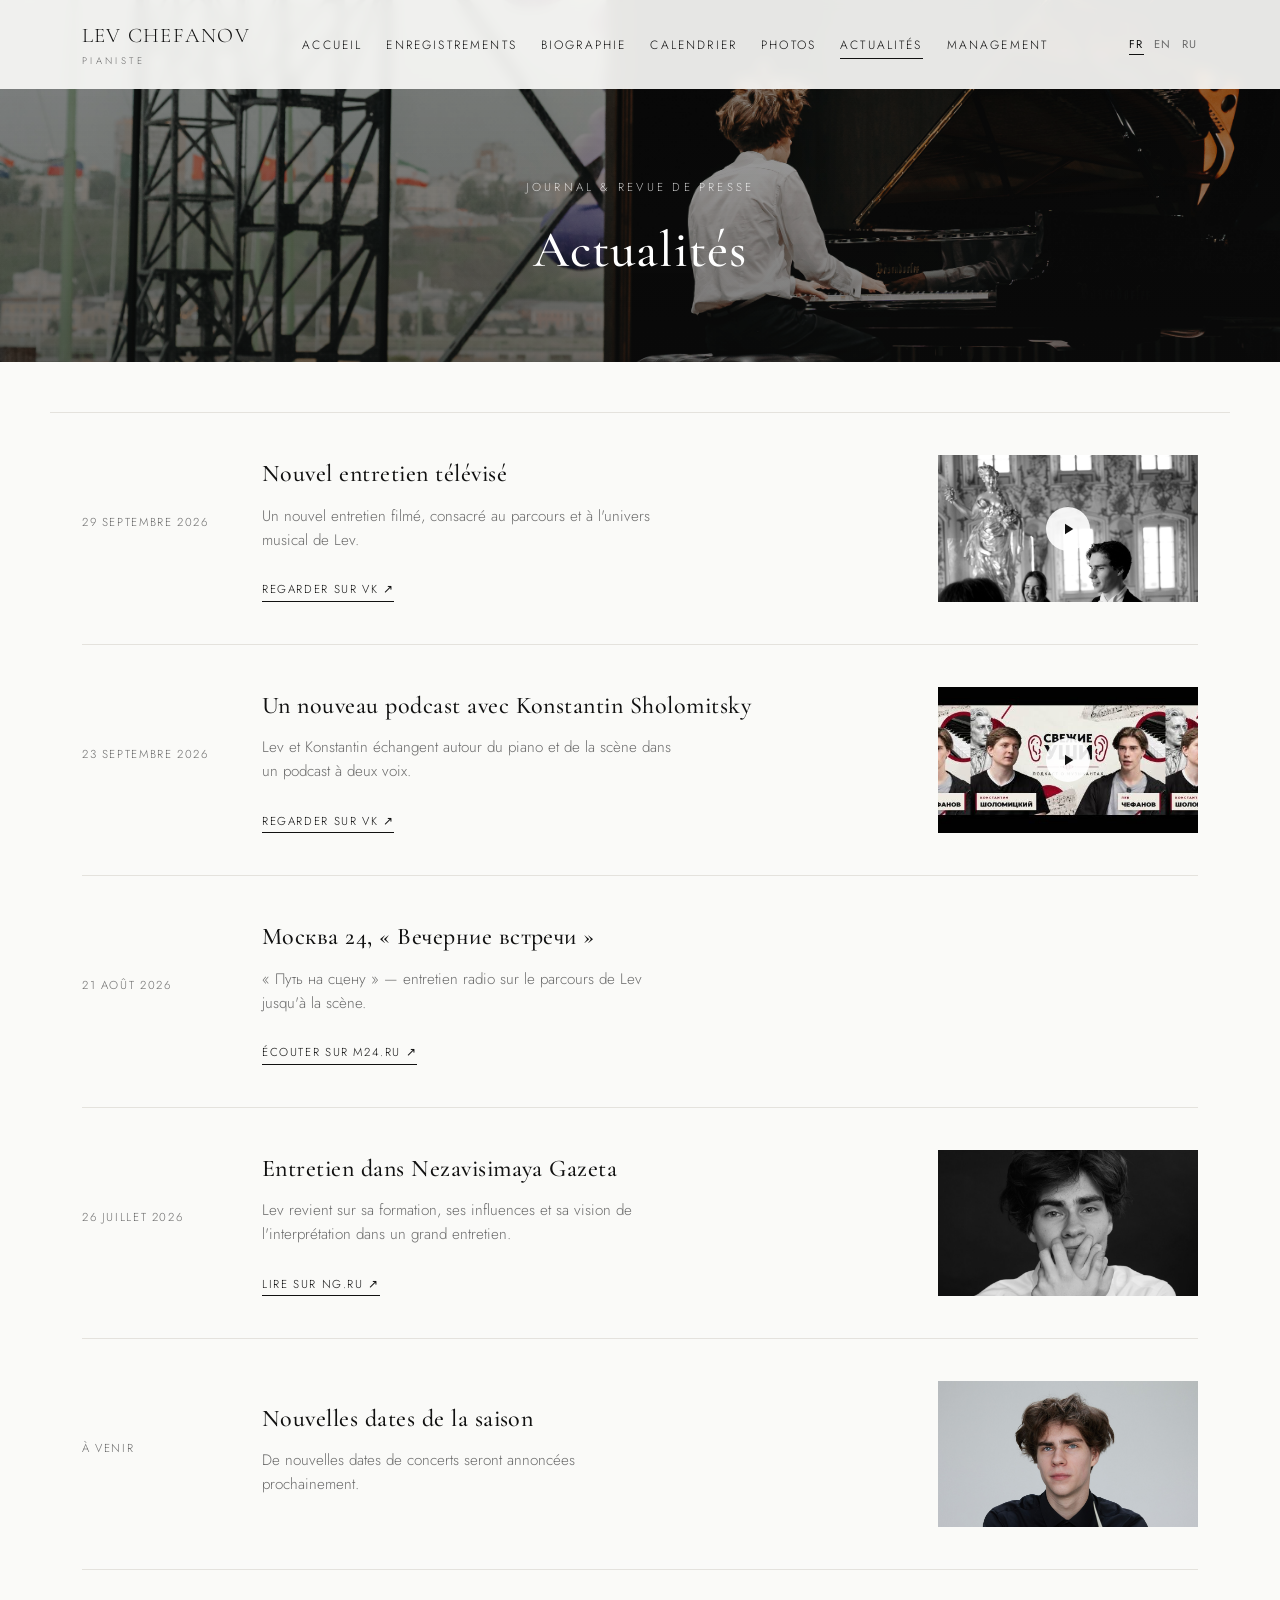
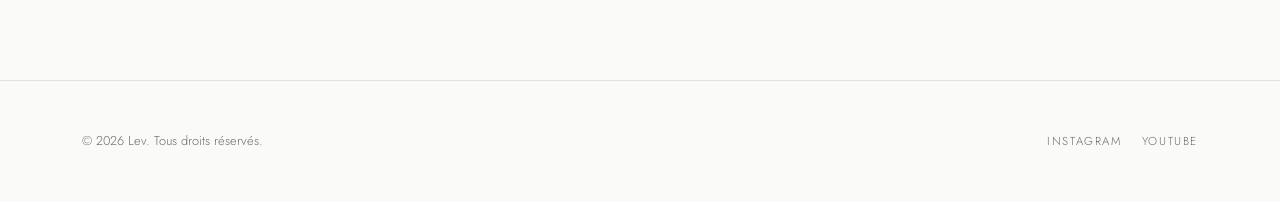
==== commit cb31701d: "Fusionne Presse dans Actualites, ajoute miniatures video avec bouton play, casse le cache CSS/JS Co-" ====
--- a/actualites.html
+++ b/actualites.html
@@ -6,7 +6,7 @@
 <title>Actualités — Lev</title>
 <link rel="preconnect" href="https://fonts.googleapis.com">
 <link href="https://fonts.googleapis.com/css2?family=Cormorant+Garamond:wght@400;500;600&family=Jost:wght@300;400;500&display=swap" rel="stylesheet">
-<link rel="stylesheet" href="css/style.css">
+<link rel="stylesheet" href="css/style.css?v=2">
 </head>
 <body data-page="news">
 
@@ -20,7 +20,6 @@
         <li><a href="biographie.html" data-i18n="nav.bio">Biographie</a></li>
         <li><a href="calendrier.html" data-i18n="nav.calendar">Calendrier</a></li>
         <li><a href="photos.html" data-i18n="nav.photos">Photos</a></li>
-        <li><a href="presse.html" data-i18n="nav.press">Presse</a></li>
         <li><a href="actualites.html" class="active" data-i18n="nav.news">Actualités</a></li>
         <li><a href="contact.html" data-i18n="nav.contact">Management</a></li>
       </ul>
@@ -38,30 +37,38 @@
 
 <section class="page-hero" style="background: linear-gradient(180deg, rgba(17,17,17,0.35) 0%, rgba(17,17,17,0.55) 100%), url('images/concert/IMG_6676.JPG') center 55%/cover no-repeat; border-bottom: none;">
   <div class="container">
-    <p class="eyebrow" data-i18n="news.eyebrow" style="color: rgba(255,255,255,0.75);">Journal</p>
+    <p class="eyebrow" data-i18n="news.eyebrow" style="color: rgba(255,255,255,0.75);">Journal &amp; revue de presse</p>
     <h1 data-i18n="news.title" style="color: #fff;">Actualités</h1>
   </div>
 </section>
 
 <section style="padding-top:50px;">
   <div class="container news-list">
-    <div class="news-row">
+    <div class="news-row has-video">
       <p class="date" data-i18n="news.item4.date">29 Septembre 2026</p>
       <div>
         <h3 data-i18n="news.item4.title">Nouvel entretien télévisé</h3>
         <p data-i18n="news.item4.text">Un nouvel entretien filmé, consacré au parcours et à l'univers musical de Lev.</p>
         <a class="card-link" href="https://vkvideo.ru/video-29487103_456251125?t=58m4s" target="_blank" rel="noopener" data-i18n="news.item4.link">Regarder sur VK ↗</a>
       </div>
-      <div class="visual" style="background-image:url('images/concert/IMG_6489.JPG');"></div>
+      <div class="visual" style="background-image:url('images/concert/IMG_6489.JPG');background-position:center 32%;"></div>
     </div>
-    <div class="news-row">
+    <div class="news-row has-video">
       <p class="date" data-i18n="news.item3.date">23 Septembre 2026</p>
       <div>
         <h3 data-i18n="news.item3.title">Un nouveau podcast avec Konstantin Sholomitsky</h3>
         <p data-i18n="news.item3.text">Lev et Konstantin échangent autour du piano et de la scène dans un podcast à deux voix.</p>
         <a class="card-link" href="https://vkvideo.ru/video-36100537_456240743?list=ln-sFdHP32zgecCz24DzP" target="_blank" rel="noopener" data-i18n="news.item3.link">Regarder sur VK ↗</a>
       </div>
-      <div class="visual" style="background-image:url('images/concert/IMG_6472.JPG');"></div>
+      <div class="visual" style="background-image:url('images/concert/podcast-svezhie-ushi.png');background-size:contain;background-position:center;"></div>
+    </div>
+    <div class="news-row">
+      <p class="date" data-i18n="news.item5.date">21 Août 2026</p>
+      <div>
+        <h3 data-i18n="news.item5.title">Москва 24, « Вечерние встречи »</h3>
+        <p data-i18n="news.item5.text">« Путь на сцену » — entretien radio sur le parcours de Lev jusqu'à la scène.</p>
+        <a class="card-link" href="https://www.m24.ru/audios/21082026/933666" target="_blank" rel="noopener" data-i18n="news.item5.link">Écouter sur m24.ru ↗</a>
+      </div>
     </div>
     <div class="news-row">
       <p class="date" data-i18n="news.item1.date">26 Juillet 2026</p>
@@ -93,7 +100,7 @@
   </div>
 </footer>
 
-<script src="js/i18n.js?v=3"></script>
+<script src="js/i18n.js?v=4"></script>
 <script src="js/main.js"></script>
 </body>
 </html>
--- a/css/style.css
+++ b/css/style.css
@@ -409,6 +409,18 @@
   background-size: cover;
   background-position: center 15%;
   background-color: var(--grey-light);
+  position: relative;
+}
+
+.news-row.has-video .visual::after {
+  content: "";
+  position: absolute;
+  inset: 0;
+  margin: auto;
+  width: 44px;
+  height: 44px;
+  border-radius: 50%;
+  background: rgba(255,255,255,0.9) url("data:image/svg+xml,%3Csvg xmlns='http://www.w3.org/2000/svg' viewBox='0 0 24 24'%3E%3Cpath d='M8 5v14l11-7z' fill='%23111'/%3E%3C/svg%3E") center/18px no-repeat;
 }
 
 @media (max-width: 800px) {
@@ -660,6 +672,36 @@
   text-transform: uppercase;
   color: var(--grey);
   margin-bottom: 12px;
+}
+
+.press-item.has-video {
+  display: grid;
+  grid-template-columns: 220px 1fr;
+  gap: 32px;
+  align-items: center;
+}
+
+.press-item.has-video .visual {
+  aspect-ratio: 16/9;
+  background-size: cover;
+  background-position: center;
+  background-color: var(--grey-light);
+  position: relative;
+}
+
+.press-item.has-video .visual::after {
+  content: "";
+  position: absolute;
+  inset: 0;
+  margin: auto;
+  width: 40px;
+  height: 40px;
+  border-radius: 50%;
+  background: rgba(255,255,255,0.9) url("data:image/svg+xml,%3Csvg xmlns='http://www.w3.org/2000/svg' viewBox='0 0 24 24'%3E%3Cpath d='M8 5v14l11-7z' fill='%23111'/%3E%3C/svg%3E") center/16px no-repeat;
+}
+
+@media (max-width: 700px) {
+  .press-item.has-video { grid-template-columns: 1fr; gap: 16px; }
 }
 
 .press-item blockquote {
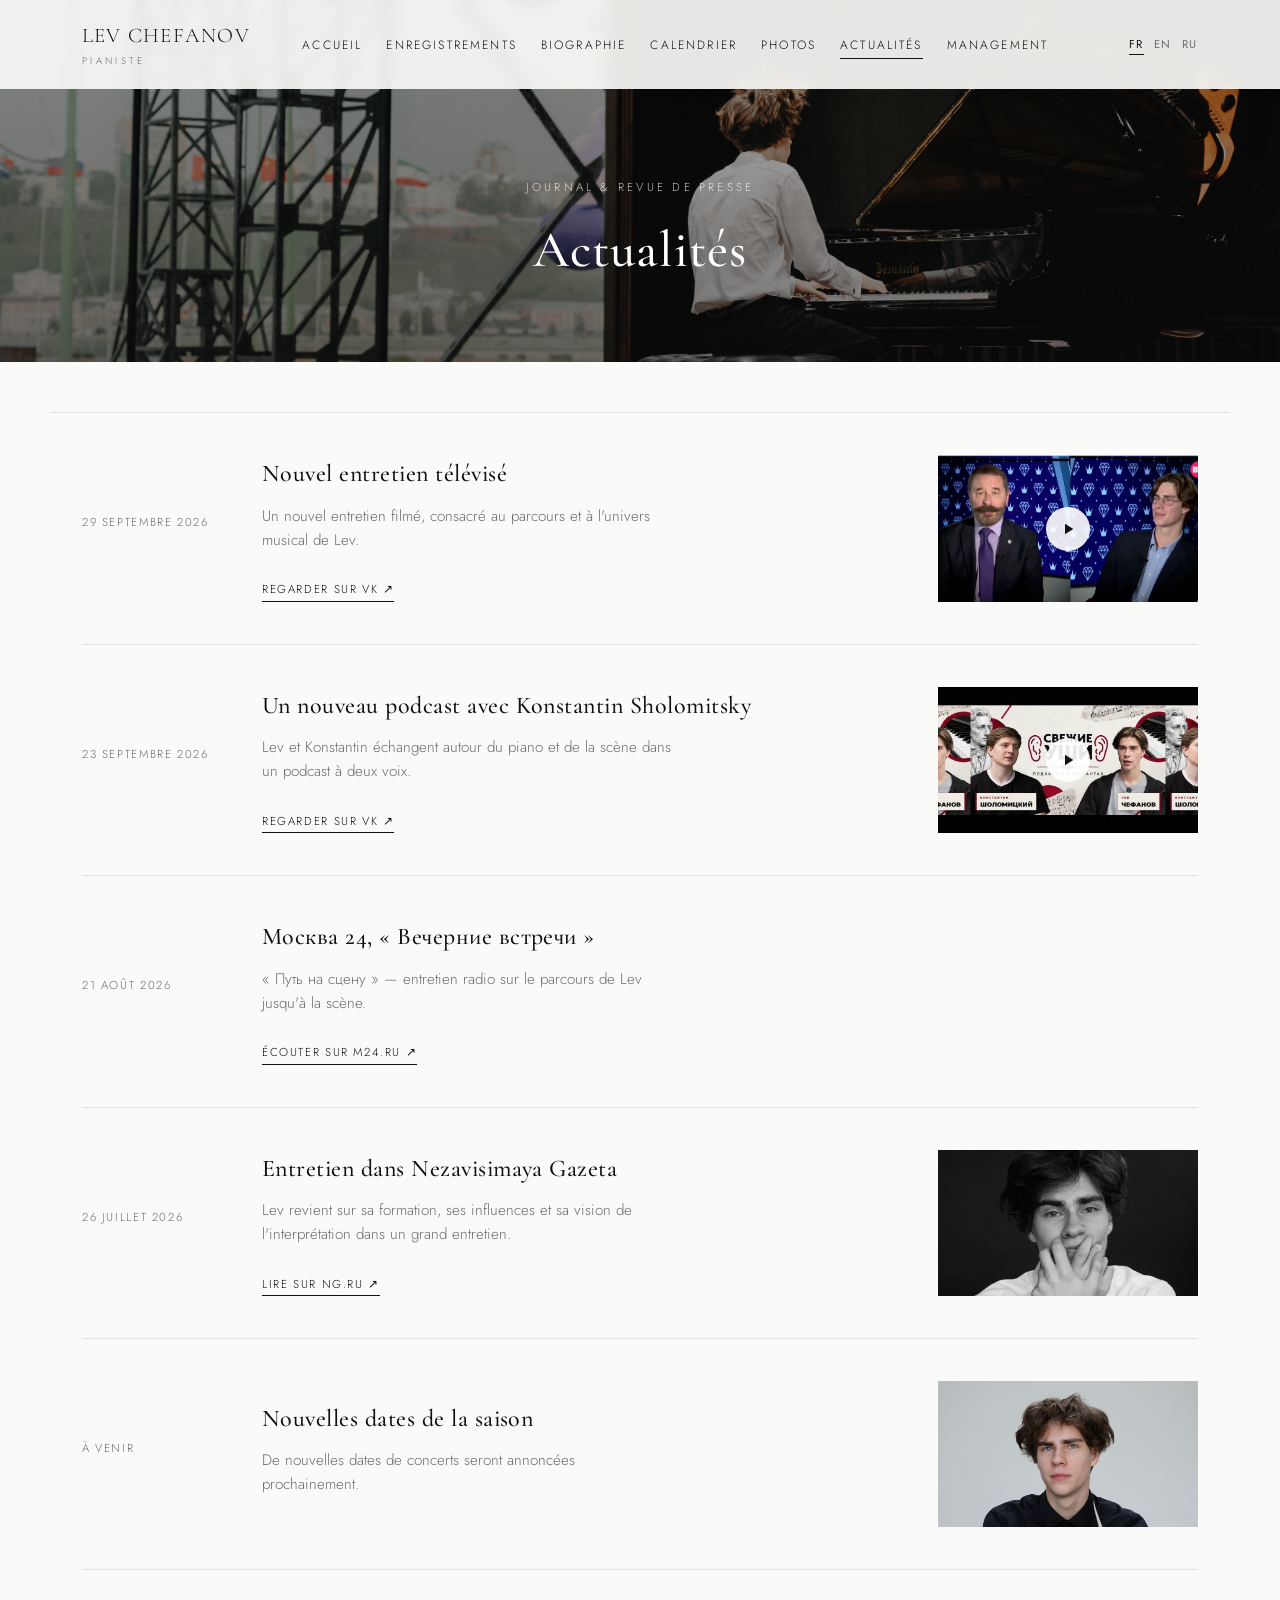
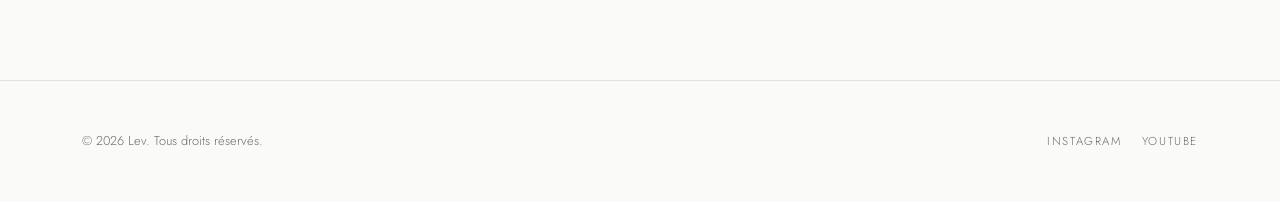
==== commit 08871283: "Ajoute la vraie miniature de l entretien televise Co-Authored-By: Claude Sonnet 5 <noreply@anthropic" ====
--- a/actualites.html
+++ b/actualites.html
@@ -51,7 +51,7 @@
         <p data-i18n="news.item4.text">Un nouvel entretien filmé, consacré au parcours et à l'univers musical de Lev.</p>
         <a class="card-link" href="https://vkvideo.ru/video-29487103_456251125?t=58m4s" target="_blank" rel="noopener" data-i18n="news.item4.link">Regarder sur VK ↗</a>
       </div>
-      <div class="visual" style="background-image:url('images/concert/IMG_6489.JPG');background-position:center 32%;"></div>
+      <div class="visual" style="background-image:url('images/concert/interview-bm-tv.jpg');"></div>
     </div>
     <div class="news-row has-video">
       <p class="date" data-i18n="news.item3.date">23 Septembre 2026</p>
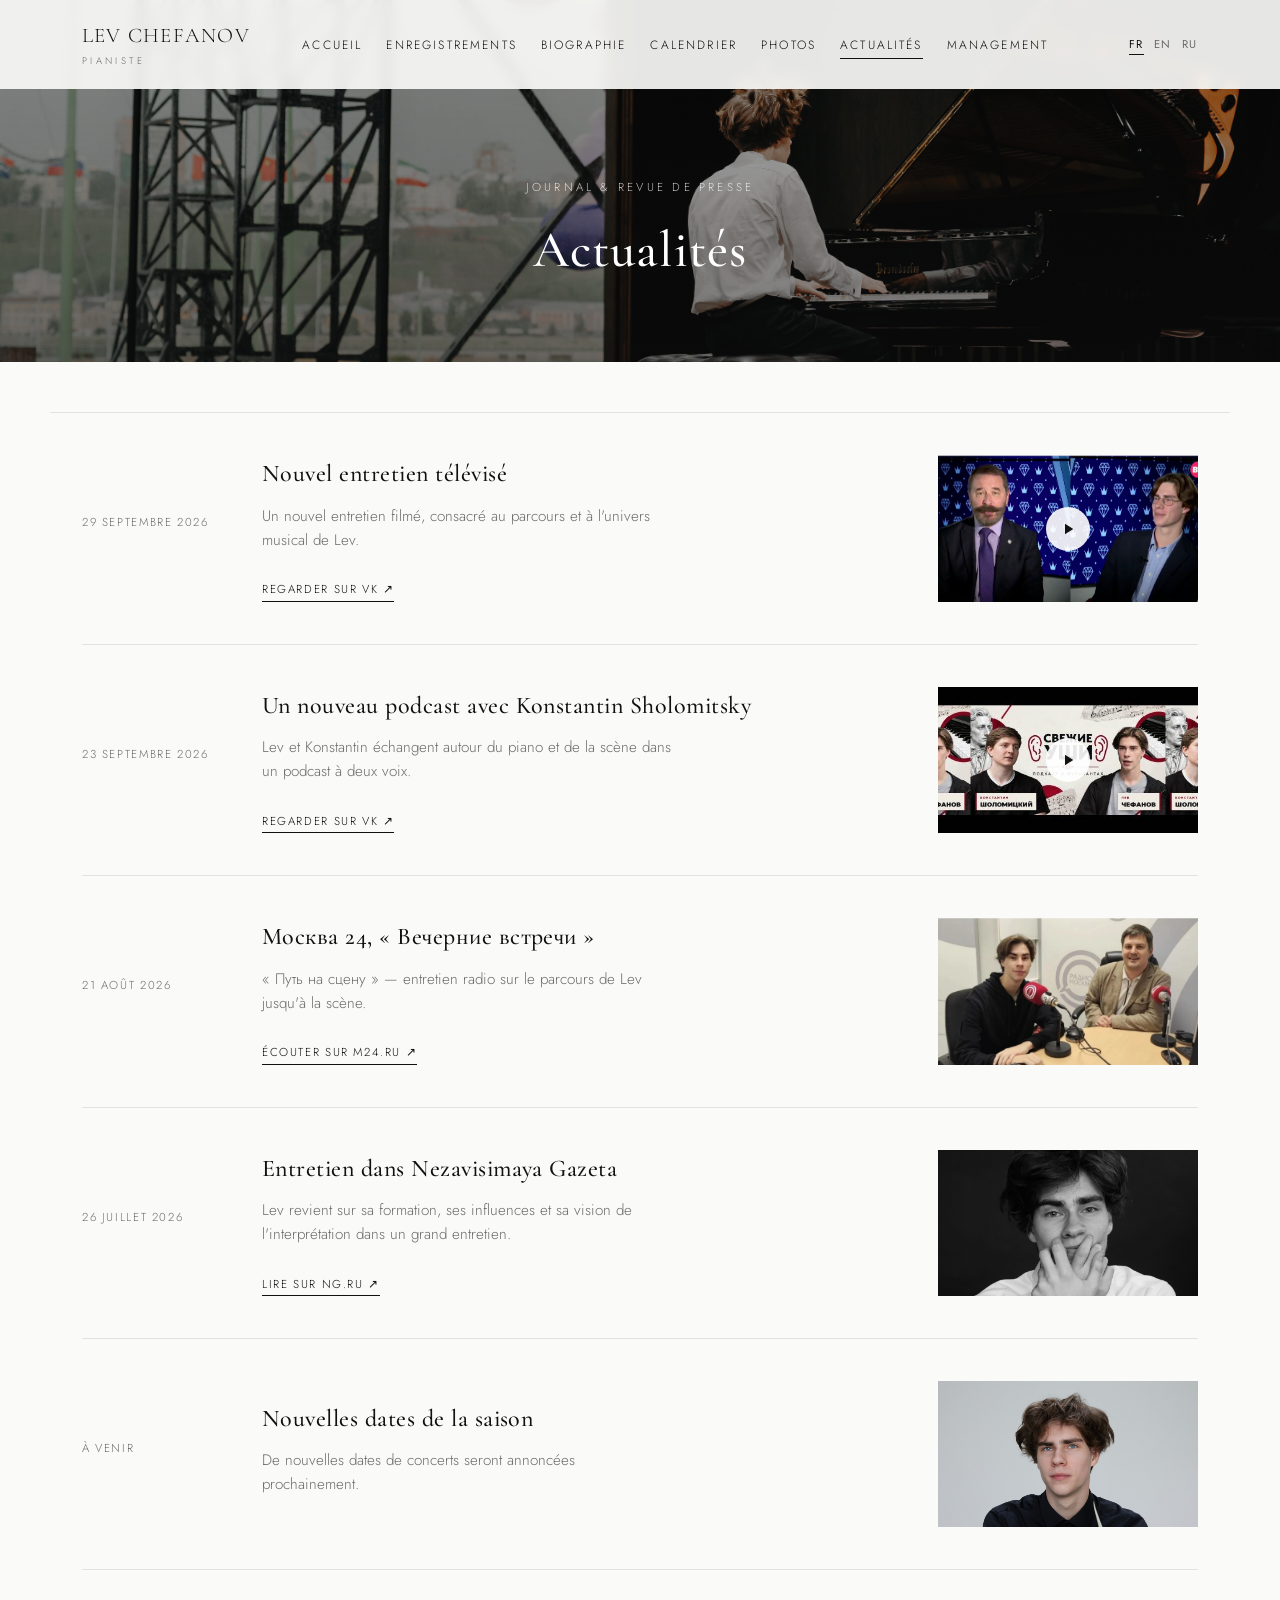
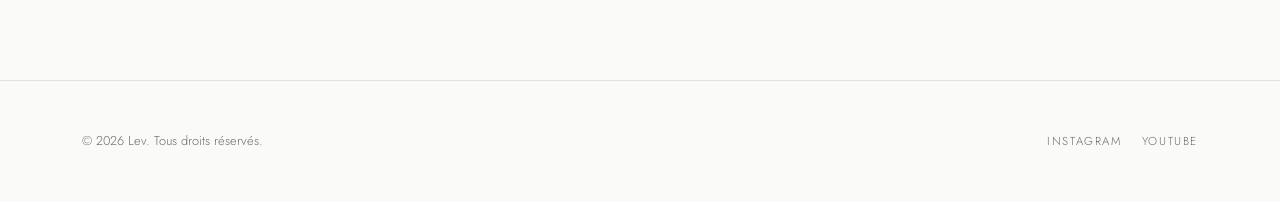
==== commit 76a7d138: "Ajoute la photo du studio Radio Moskva pour l entretien du 21 aout Co-Authored-By: Claude Sonnet 5 <" ====
--- a/actualites.html
+++ b/actualites.html
@@ -69,6 +69,7 @@
         <p data-i18n="news.item5.text">« Путь на сцену » — entretien radio sur le parcours de Lev jusqu'à la scène.</p>
         <a class="card-link" href="https://www.m24.ru/audios/21082026/933666" target="_blank" rel="noopener" data-i18n="news.item5.link">Écouter sur m24.ru ↗</a>
       </div>
+      <div class="visual" style="background-image:url('images/concert/moskva24-radio.webp');background-position:center 20%;"></div>
     </div>
     <div class="news-row">
       <p class="date" data-i18n="news.item1.date">26 Juillet 2026</p>
